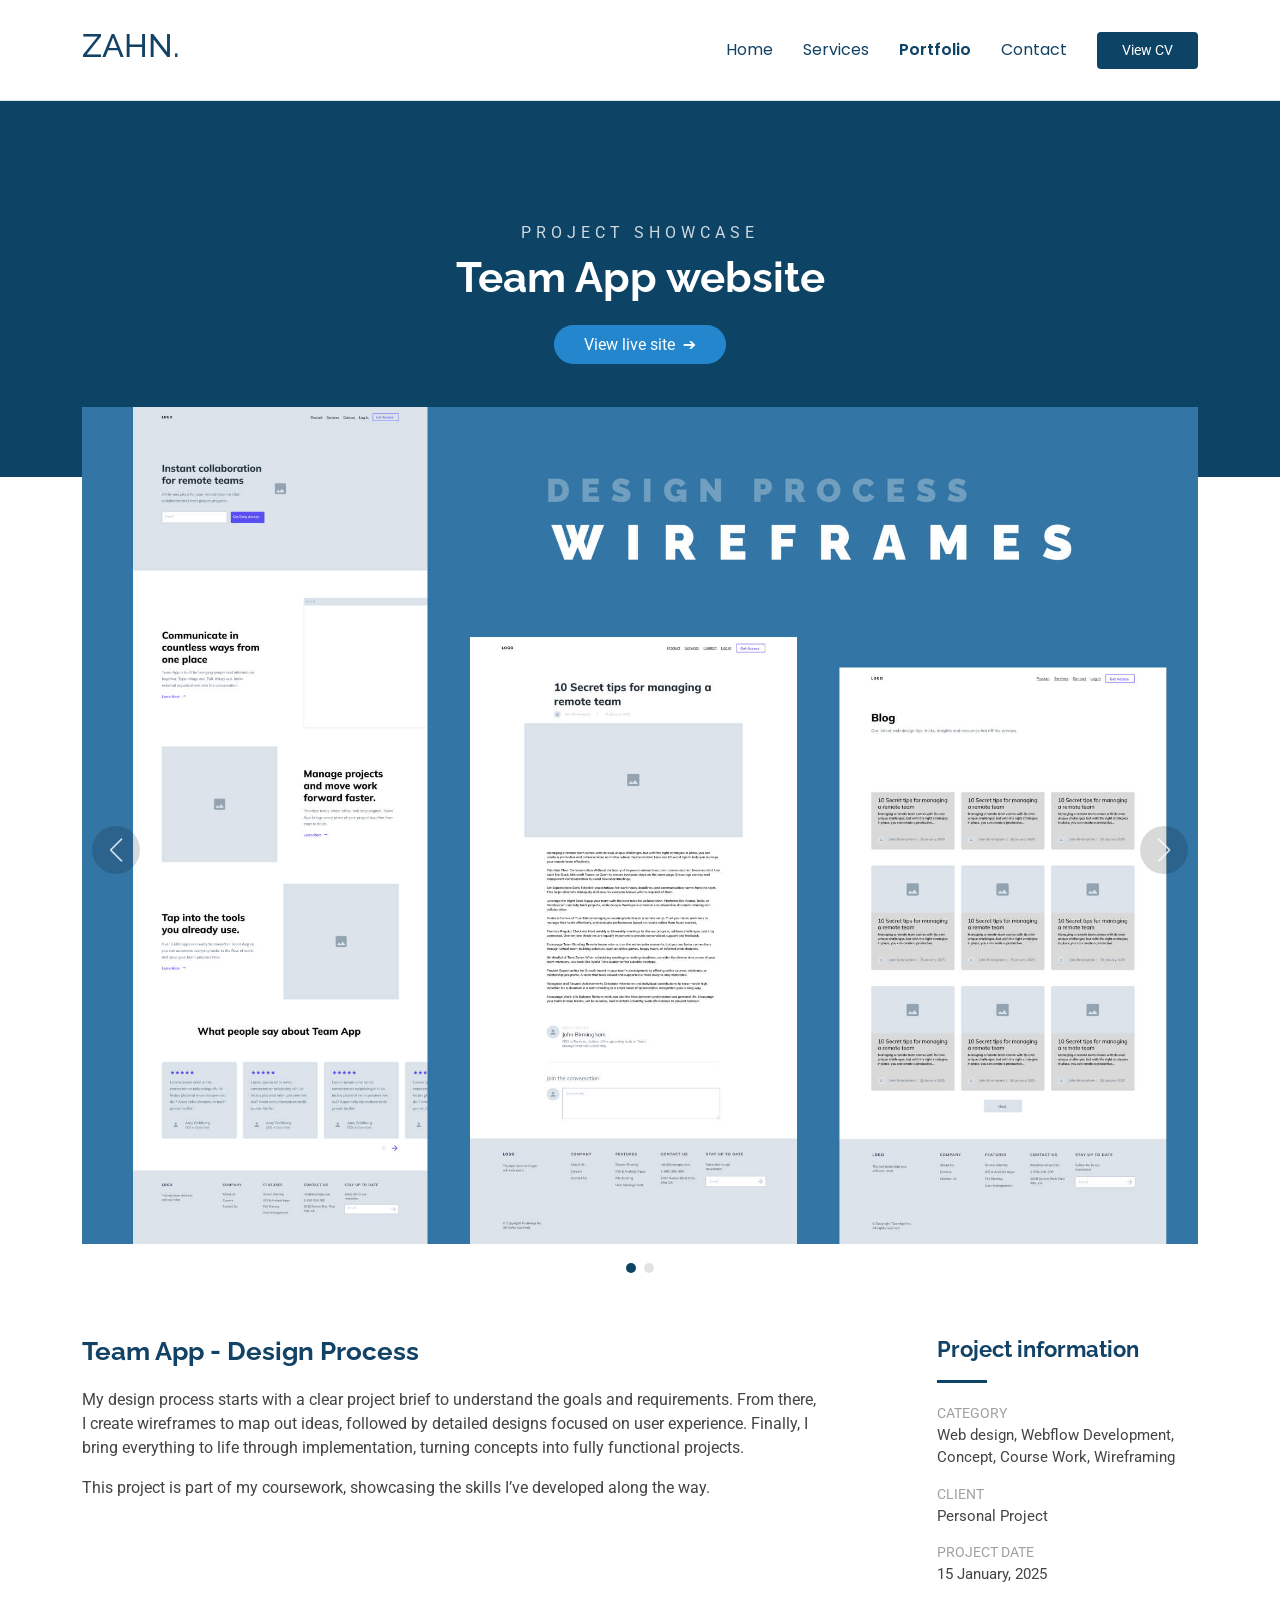
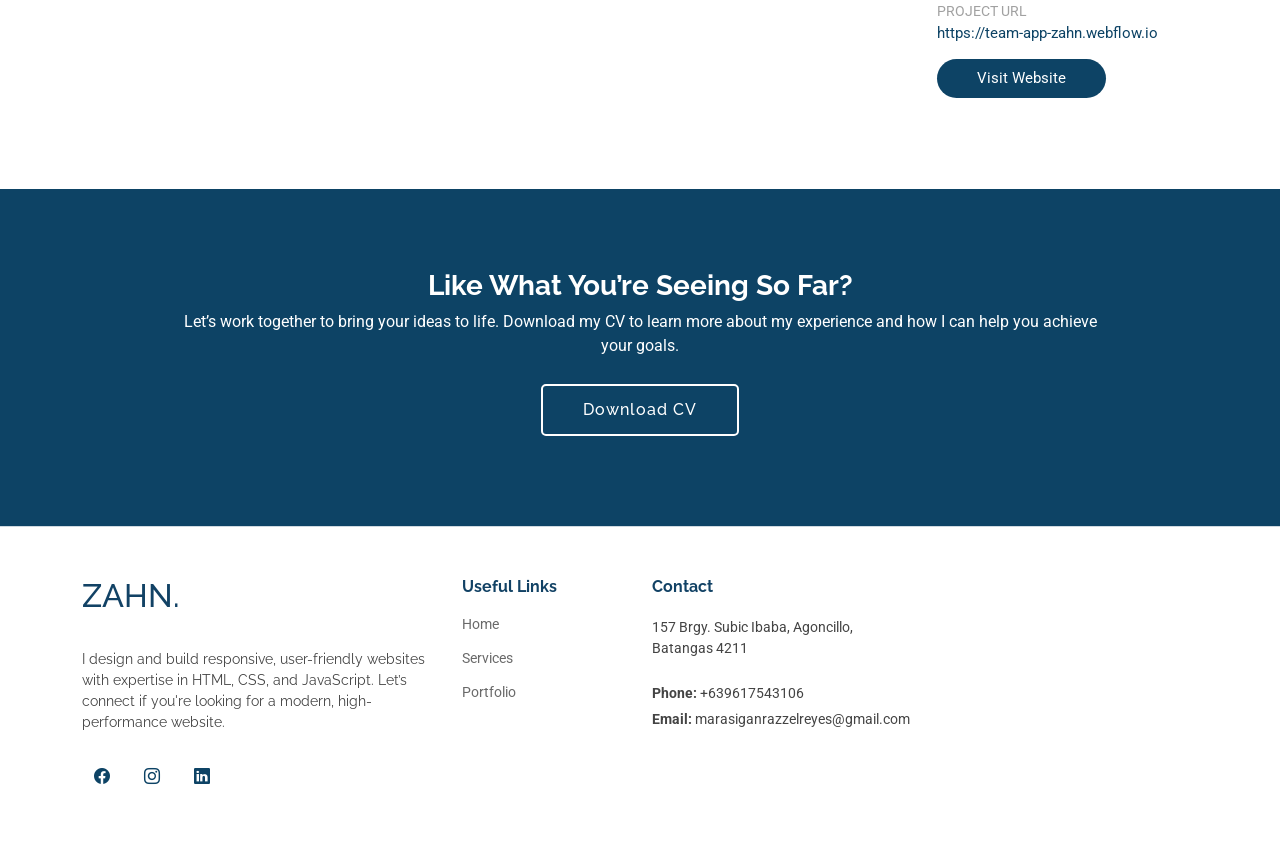
==== projects/project-1-teamapp.html @ 91625342 "Add files via upload" ====
<!DOCTYPE html>
<html lang="en">

<head>
  <meta charset="utf-8">
  <meta content="width=device-width, initial-scale=1.0" name="viewport">
  <title>Portfolio Details - OnePage Bootstrap Template</title>
  <meta name="description" content="">
  <meta name="keywords" content="">

  <!-- Favicons -->
  <link href="../assets/img/favicon.png" rel="icon">
  <link href="../assets/img/apple-touch-icon.png" rel="apple-touch-icon">

  <!-- Fonts -->
  <link href="https://fonts.googleapis.com" rel="preconnect">
  <link href="https://fonts.gstatic.com" rel="preconnect" crossorigin>
  <link href="https://fonts.googleapis.com/css2?family=Roboto:ital,wght@0,100;0,300;0,400;0,500;0,700;0,900;1,100;1,300;1,400;1,500;1,700;1,900&family=Poppins:ital,wght@0,100;0,200;0,300;0,400;0,500;0,600;0,700;0,800;0,900;1,100;1,200;1,300;1,400;1,500;1,600;1,700;1,800;1,900&family=Raleway:ital,wght@0,100;0,200;0,300;0,400;0,500;0,600;0,700;0,800;0,900;1,100;1,200;1,300;1,400;1,500;1,600;1,700;1,800;1,900&display=swap" rel="stylesheet">

  <!-- Vendor CSS Files -->
  <link href="../assets/vendor/bootstrap/css/bootstrap.min.css" rel="stylesheet">
  <link href="../assets/vendor/bootstrap-icons/bootstrap-icons.css" rel="stylesheet">
  <link href="../assets/vendor/aos/aos.css" rel="stylesheet">
  <link href="../assets/vendor/glightbox/css/glightbox.min.css" rel="stylesheet">
  <link href="../assets/vendor/swiper/swiper-bundle.min.css" rel="stylesheet">

  <!-- Main CSS File -->
  <link href="../assets/css/main.css" rel="stylesheet">

</head>

<body class="portfolio-details-page">

  <header id="header" class="header d-flex align-items-center sticky-top">
    <div class="container-fluid container-xl position-relative d-flex align-items-center">

      <a href="/index.html" class="logo d-flex align-items-center me-auto">
        <!-- <img src="assets/img/logo.png" alt="Logo"> -->
        <h2 class="sitename">ZAHN.</h2>
      </a>

      <nav id="navmenu" class="navmenu">
        <ul>
          <li><a href="/index.html" class="active">Home<br></a></li>
          <li><a href="/index.html#services">Services</a></li>
          <li><a href="/index.html#portfolio">Portfolio</a></li>
          <li><a href="/index.html#contact">Contact</a></li>
          
        </ul>
        <i class="mobile-nav-toggle d-xl-none bi bi-list"></i>
      </nav>

      <a class="btn-getstarted" href="../assets/pdf/Razzel_Marasigan_CV_2025.pdf" target="_blank">View CV</a>

    </div>
  </header>

  <main class="main" id="portfolio">

    <!-- Page Title -->
    <div class="page-title brand-background">
      <div class="container">
        <span class="latest-work">project showcase</span>
        <h1>Team App website</h1>
        <nav class="breadcrumbs">
          <a href="https://team-app-zahn.webflow.io" class="portfolio-btn" target="_blank">View live site</a>
        </nav>
      </div>
    </div><!-- End Page Title -->

    <!-- Portfolio Details Section -->
    <section id="portfolio-details" class="portfolio-details section">

      <div class="container" data-aos="fade-up">

        <div class="portfolio-details-slider swiper init-swiper">
          <script type="application/json" class="swiper-config">
            {
              "loop": true,
              "speed": 600,
              "autoplay": {
                "delay": 5000
              },
              "slidesPerView": "auto",
              "navigation": {
                "nextEl": ".swiper-button-next",
                "prevEl": ".swiper-button-prev"
              },
              "pagination": {
                "el": ".swiper-pagination",
                "type": "bullets",
                "clickable": true
              }
            }
          </script>
          <div class="swiper-wrapper align-items-center">

            <div class="swiper-slide">
              <img src="../assets/img/portfolio/team-app-wireframe.jpg" alt="">
            </div>

            <div class="swiper-slide">
              <img src="../assets/img/portfolio/team-app-design.jpg" alt="">
            </div>

          </div>
          <div class="swiper-button-prev"></div>
          <div class="swiper-button-next"></div>
          <div class="swiper-pagination"></div>
        </div>

        <div class="row justify-content-between gy-4 mt-4">

          <div class="col-lg-8" data-aos="fade-up">
            <div class="portfolio-description-1">
              <h2>Team App - Design Process</h2>
              <p>
                My design process starts with a clear project brief to understand the goals and requirements. From there, I create wireframes to map out ideas, followed by detailed designs focused on user experience. Finally, I bring everything to life through implementation, turning concepts into fully functional projects.
              </p>
              <p>
                This project is part of my coursework, showcasing the skills I’ve developed along the way.
              </p>
            </div>
          </div>

          <div class="col-lg-3" data-aos="fade-up" data-aos-delay="100">
            <div class="portfolio-info">
              <h3>Project information</h3>
              <ul>
                <li><strong>Category</strong> Web design, Webflow Development, Concept, Course Work, Wireframing</li>
                <li><strong>Client</strong> Personal Project</li>
                <li><strong>Project date</strong> 15 January, 2025</li>
                <li><strong>Project URL</strong> <a href="https://team-app-zahn.webflow.io" target="_blank">https://team-app-zahn.webflow.io</a></li>
                <li><a href="https://team-app-zahn.webflow.io" class="btn-visit align-self-start" target="_blank">Visit Website</a></li>
              </ul>
            </div>
          </div>

        </div>

      </div>

    </section><!-- /Portfolio Details Section -->

     <!-- Call To Action Section -->
     <section id="call-to-action" class="call-to-action section brand-background">

      <div class="container">
        <div class="row justify-content-center" data-aos="zoom-in" data-aos-delay="100">
          <div class="col-xl-10">
            <div class="text-center">
              <h3>Like What You’re Seeing So Far?</h3>
              <p>Let’s work together to bring your ideas to life. Download my CV to learn more about my experience and how I can help you achieve your goals.</p>
              <a class="cta-btn" href="../assets/pdf/Razzel_Marasigan_CV_2025.pdf" download>Download CV</a>
            </div>
          </div>
        </div>
      </div>

    </section><!-- /Call To Action Section -->

  </main>

  <footer id="footer" class="footer">

    <div class="container footer-top">
      <div class="row gy-4">
        <div class="col-lg-4 gr-lg-5 col-md-12 footer-about">
          <a href="/index.html" class="logo d-flex align-items-center">
            <!-- <img src="assets/img/logo.png" alt="Logo"> -->
            <h2 class="sitename">ZAHN.</h2>
          </a>
          <p>I design and build responsive, user-friendly websites with expertise in HTML, CSS, and JavaScript. Let’s connect if you're looking for a modern, high-performance website.          </p>
          <div class="social-links d-flex mt-4">
            <a href="https://www.facebook.com/nahidahaver" aria-label="Follow us on Facebook" target="_blank"><i class="bi bi-facebook"></i></a>
            <a href="https://www.instagram.com/azhn018" aria-label="Follow us on Instagram" target="_blank"><i class="bi bi-instagram"></i></a>
            <a href="https://www.linkedin.com/in/azreyes" aria-label="Follow us on LinkedIn" target="_blank"><i class="bi bi-linkedin"></i></a>
          </div>
        </div>

        <div class="col-lg-2 col-md-6 col-12 footer-links">
          <h4>Useful Links</h4>
          <ul>
            <li><a href="/index.html#hero">Home</a></li>
            <li><a href="/index.html#services">Services</a></li>
            <li><a href="/index.html#portfolio">Portfolio</a></li>
          </ul>
        </div>

        <div class="col-lg-3 col-md-6 col-12 footer-contact text-md-start">
          <h4>Contact</h4>
          <p>157 Brgy. Subic Ibaba, Agoncillo, Batangas 4211</p>
          <p class="mt-4"><strong>Phone:</strong> <span>+639617543106</span></p>
          <p><strong>Email:</strong> <span>marasiganrazzelreyes@gmail.com</span></p>
        </div>

      </div>
    </div>
  </footer>
  
  <!-- Scroll Top -->
  <a href="#" id="scroll-top" class="scroll-top d-flex align-items-center justify-content-center"><i class="bi bi-arrow-up-short"></i></a>

  <!-- Preloader -->
  <div id="preloader"></div>

  <!-- Vendor JS Files -->
  <script src="../assets/vendor/bootstrap/js/bootstrap.bundle.min.js"></script>
  <script src="../assets/vendor/aos/aos.js"></script>
  <script src="../assets/vendor/purecounter/purecounter_vanilla.js"></script>
  <script src="../assets/vendor/glightbox/js/glightbox.min.js"></script>
  <script src="../assets/vendor/swiper/swiper-bundle.min.js"></script>
  <script src="../assets/vendor/imagesloaded/imagesloaded.pkgd.min.js"></script>
  <script src="../assets/vendor/isotope-layout/isotope.pkgd.min.js"></script>

  <!-- Main JS File -->
  <script src="../assets/js/main.js"></script>

</body>

</html>
---- assets/css/main.css ----
/* Fonts */
:root {
  --default-font: "Roboto",  system-ui, -apple-system, "Segoe UI", Roboto, "Helvetica Neue", Arial, "Noto Sans", "Liberation Sans", sans-serif, "Apple Color Emoji", "Segoe UI Emoji", "Segoe UI Symbol", "Noto Color Emoji";
  --heading-font: "Raleway",  sans-serif;
  --nav-font: "Poppins",  sans-serif;
}

/* Global Colors - The following color variables are used throughout the website. Updating them here will change the color scheme of the entire website */
:root { 
  --background-color: #ffffff; /* Background color for the entire website, including individual sections */
  --default-color: #444444; /* Default color used for the majority of the text content across the entire website */
  --heading-color: #124265; /* Color for headings, subheadings and title throughout the website */
  --accent-color: #0d4365; /* Accent color that represents your brand on the website. It's used for buttons, links, and other elements that need to stand out */
  --surface-color: #ffffff; /* The surface color is used as a background of boxed elements within sections, such as cards, icon boxes, or other elements that require a visual separation from the global background. */
  --contrast-color: #ffffff; /* Contrast color for text, ensuring readability against backgrounds of accent, heading, or default colors. */
}

/* Nav Menu Colors - The following color variables are used specifically for the navigation menu. They are separate from the global colors to allow for more customization options */
:root {
  --nav-color: #124265;  /* The default color of the main navmenu links */
  --nav-hover-color: #2487ce; /* Applied to main navmenu links when they are hovered over or active */
  --nav-mobile-background-color: #ffffff; /* Used as the background color for mobile navigation menu */
  --nav-dropdown-background-color: #ffffff; /* Used as the background color for dropdown items that appear when hovering over primary navigation items */
  --nav-dropdown-color: #124265; /* Used for navigation links of the dropdown items in the navigation menu. */
  --nav-dropdown-hover-color: #2487ce; /* Similar to --nav-hover-color, this color is applied to dropdown navigation links when they are hovered over. */
}

/* Color Presets - These classes override global colors when applied to any section or element, providing reuse of the sam color scheme. */

.light-background {
  --background-color: #f6fafd;
  --surface-color: #ffffff;
}

.dark-background {
  --background-color: #060606;
  --default-color: #ffffff;
  --heading-color: #ffffff;
  --surface-color: #252525;
  --contrast-color: #ffffff;
}

.accent-background {
  --background-color: #2487ce;
  --default-color: #ffffff;
  --heading-color: #ffffff;
  --accent-color: #ffffff;
  --surface-color: #469fdf;
  --contrast-color: #ffffff;
}

.brand-background {
  --background-color: #0d4365;
  --default-color: #ffffff;
  --heading-color: #ffffff;
  --accent-color: #ffffff;
  --surface-color: #469fdf;
  --contrast-color: #ffffff;
}

/* Smooth scroll */
:root {
  scroll-behavior: smooth;
}

/*--------------------------------------------------------------
# General Styling & Shared Classes
--------------------------------------------------------------*/
body {
  color: var(--default-color);
  background-color: var(--background-color);
  font-family: var(--default-font);
}

a {
  color: var(--accent-color);
  text-decoration: none;
  transition: 0.3s;
}

a:hover {
  color: color-mix(in srgb, var(--accent-color), transparent 25%);
  text-decoration: none;
}

h1,
h2,
h3,
h4,
h5,
h6 {
  color: var(--heading-color);
  font-family: var(--heading-font);
}

/* Pulsating Play Button
------------------------------*/
.pulsating-play-btn {
  width: 94px;
  height: 94px;
  background: radial-gradient(var(--accent-color) 50%, color-mix(in srgb, var(--accent-color), transparent 75%) 52%);
  border-radius: 50%;
  display: block;
  position: relative;
  overflow: hidden;
}

.pulsating-play-btn:before {
  content: "";
  position: absolute;
  width: 120px;
  height: 120px;
  animation-delay: 0s;
  animation: pulsate-play-btn 2s;
  animation-direction: forwards;
  animation-iteration-count: infinite;
  animation-timing-function: steps;
  opacity: 1;
  border-radius: 50%;
  border: 5px solid color-mix(in srgb, var(--accent-color), transparent 30%);
  top: -15%;
  left: -15%;
  background: rgba(198, 16, 0, 0);
}

.pulsating-play-btn:after {
  content: "";
  position: absolute;
  left: 50%;
  top: 50%;
  transform: translateX(-40%) translateY(-50%);
  width: 0;
  height: 0;
  border-top: 10px solid transparent;
  border-bottom: 10px solid transparent;
  border-left: 15px solid #fff;
  z-index: 100;
  transition: all 400ms cubic-bezier(0.55, 0.055, 0.675, 0.19);
}

.pulsating-play-btn:hover:before {
  content: "";
  position: absolute;
  left: 50%;
  top: 50%;
  transform: translateX(-40%) translateY(-50%);
  width: 0;
  height: 0;
  border: none;
  border-top: 10px solid transparent;
  border-bottom: 10px solid transparent;
  border-left: 15px solid #fff;
  z-index: 200;
  animation: none;
  border-radius: 0;
}

.pulsating-play-btn:hover:after {
  border-left: 15px solid var(--accent-color);
  transform: scale(20);
}

@keyframes pulsate-play-btn {
  0% {
    transform: scale(0.6, 0.6);
    opacity: 1;
  }

  100% {
    transform: scale(1, 1);
    opacity: 0;
  }
}

/* PHP Email Form Messages
------------------------------*/
.php-email-form .error-message {
  display: none;
  background: #df1529;
  color: #ffffff;
  text-align: left;
  padding: 15px;
  margin-bottom: 24px;
  font-weight: 600;
}

.php-email-form .sent-message {
  display: none;
  color: #ffffff;
  background: #059652;
  text-align: center;
  padding: 15px;
  margin-bottom: 24px;
  font-weight: 600;
}

.php-email-form .loading {
  display: none;
  background: var(--surface-color);
  text-align: center;
  padding: 15px;
  margin-bottom: 24px;
}

.php-email-form .loading:before {
  content: "";
  display: inline-block;
  border-radius: 50%;
  width: 24px;
  height: 24px;
  margin: 0 10px -6px 0;
  border: 3px solid var(--accent-color);
  border-top-color: var(--surface-color);
  animation: php-email-form-loading 1s linear infinite;
}

@keyframes php-email-form-loading {
  0% {
    transform: rotate(0deg);
  }

  100% {
    transform: rotate(360deg);
  }
}

/*--------------------------------------------------------------
# Global Header
--------------------------------------------------------------*/
.header {
  color: var(--default-color);
  background-color: var(--background-color);
  padding: 20px 0;
  transition: all 0.5s;
  z-index: 997;
  border-bottom: 1px solid color-mix(in srgb, var(--accent-color), transparent 85%);
}

.header .logo {
  line-height: 1;
}

.header .logo img {
  max-height: 36px;
  margin-right: 8px;
}

.header .logo h1 {
  font-size: 30px;
  margin: 0;
  font-weight: 300;
  color: var(--heading-color);
}

.header .btn-getstarted,
.header .btn-getstarted:focus {
  color: var(--contrast-color);
  background: var(--accent-color);
  font-size: 14px;
  padding: 8px 25px;
  margin: 0 0 0 30px;
  border-radius: 4px;
  transition: 0.3s;
}

.header .btn-getstarted:hover,
.header .btn-getstarted:focus:hover {
  color: var(--contrast-color);
  background: color-mix(in srgb, var(--accent-color), transparent 35%);
}

@media (max-width: 1200px) {
  .header .logo {
    order: 1;
  }

  .header .btn-getstarted {
    order: 2;
    margin: 0 15px 0 0;
    padding: 6px 15px;
  }

  .header .navmenu {
    order: 3;
  }
}

.scrolled .header {
  border-color: var(--contrast-color);
  box-shadow: 0px 0 18px rgba(0, 0, 0, 0.1);
}

/*--------------------------------------------------------------
# Navigation Menu
--------------------------------------------------------------*/
/* Navmenu - Desktop */
@media (min-width: 1200px) {
  .navmenu {
    padding: 0;
  }

  .navmenu ul {
    margin: 0;
    padding: 0;
    display: flex;
    list-style: none;
    align-items: center;
  }

  .navmenu li {
    position: relative;
  }

  .navmenu a,
  .navmenu a:focus {
    color: var(--nav-color);
    padding: 18px 15px;
    font-size: 16px;
    font-family: var(--nav-font);
    font-weight: 400;
    display: flex;
    align-items: center;
    justify-content: space-between;
    white-space: nowrap;
    transition: 0.15s;
  }

  .navmenu a i,
  .navmenu a:focus i {
    font-size: 12px;
    line-height: 0;
    margin-left: 5px;
    transition: 0.15s;
  }

  .navmenu li:last-child a {
    padding-right: 0;
  }

  .navmenu li:hover>a,
  .navmenu .active,
  .navmenu .active:focus {
    color: var(--accent-color);
    font-weight: 600;
  }

  .navmenu .dropdown ul {
    margin: 0;
    padding: 10px 0;
    background: var(--nav-dropdown-background-color);
    display: block;
    position: absolute;
    visibility: hidden;
    left: 14px;
    top: 130%;
    opacity: 0;
    transition: 0.15s;
    border-radius: 4px;
    z-index: 99;
    box-shadow: 0px 0px 30px rgba(0, 0, 0, 0.1);
  }

  .navmenu .dropdown ul li {
    min-width: 200px;
  }

  .navmenu .dropdown ul a {
    padding: 10px 20px;
    font-size: 15px;
    text-transform: none;
    color: var(--nav-dropdown-color);
  }

  .navmenu .dropdown ul a i {
    font-size: 12px;
  }

  .navmenu .dropdown ul a:hover,
  .navmenu .dropdown ul .active:hover,
  .navmenu .dropdown ul li:hover>a {
    color: var(--nav-dropdown-hover-color);
  }

  .navmenu .dropdown:hover>ul {
    opacity: 1;
    top: 100%;
    visibility: visible;
  }

  .navmenu .dropdown .dropdown ul {
    top: 0;
    left: -90%;
    visibility: hidden;
  }

  .navmenu .dropdown .dropdown:hover>ul {
    opacity: 1;
    top: 0;
    left: -100%;
    visibility: visible;
  }
}

/* Navmenu - Mobile */
@media (max-width: 1200px) {
  .mobile-nav-toggle {
    color: var(--nav-color);
    font-size: 28px;
    line-height: 0;
    margin-right: 10px;
    cursor: pointer;
    transition: color 0.3s;
  }

  .navmenu {
    padding: 0;
    z-index: 9997;
  }

  .navmenu ul {
    display: none;
    list-style: none;
    position: absolute;
    inset: 60px 20px 20px 20px;
    padding: 10px 0;
    margin: 0;
    border-radius: 6px;
    background-color: var(--nav-mobile-background-color);
    overflow-y: auto;
    transition: 0.3s;
    z-index: 9998;
    box-shadow: 0px 0px 30px rgba(0, 0, 0, 0.1);
  }

  .navmenu a,
  .navmenu a:focus {
    color: var(--nav-dropdown-color);
    padding: 10px 20px;
    font-family: var(--nav-font);
    font-size: 17px;
    font-weight: 500;
    display: flex;
    align-items: center;
    justify-content: space-between;
    white-space: nowrap;
    transition: 0.3s;
  }

  .navmenu a i,
  .navmenu a:focus i {
    font-size: 12px;
    line-height: 0;
    margin-left: 5px;
    width: 30px;
    height: 30px;
    display: flex;
    align-items: center;
    justify-content: center;
    border-radius: 50%;
    transition: 0.3s;
    background-color: color-mix(in srgb, var(--accent-color), transparent 90%);
  }

  .navmenu a i:hover,
  .navmenu a:focus i:hover {
    background-color: var(--accent-color);
    color: var(--contrast-color);
  }

  .navmenu a:hover,
  .navmenu .active,
  .navmenu .active:focus {
    color: var(--nav-dropdown-hover-color);
  }

  .navmenu .active i,
  .navmenu .active:focus i {
    background-color: var(--accent-color);
    color: var(--contrast-color);
    transform: rotate(180deg);
  }

  .navmenu .dropdown ul {
    position: static;
    display: none;
    z-index: 99;
    padding: 10px 0;
    margin: 10px 20px;
    background-color: var(--nav-dropdown-background-color);
    border: 1px solid color-mix(in srgb, var(--default-color), transparent 90%);
    box-shadow: none;
    transition: all 0.5s ease-in-out;
  }

  .navmenu .dropdown ul ul {
    background-color: rgba(33, 37, 41, 0.1);
  }

  .navmenu .dropdown>.dropdown-active {
    display: block;
    background-color: rgba(33, 37, 41, 0.03);
  }

  .mobile-nav-active {
    overflow: hidden;
  }

  .mobile-nav-active .mobile-nav-toggle {
    color: #fff;
    position: absolute;
    font-size: 32px;
    top: 15px;
    right: 15px;
    margin-right: 0;
    z-index: 9999;
  }

  .mobile-nav-active .navmenu {
    position: fixed;
    overflow: hidden;
    inset: 0;
    background: rgba(33, 37, 41, 0.8);
    transition: 0.3s;
  }

  .mobile-nav-active .navmenu>ul {
    display: block;
  }
}

/*--------------------------------------------------------------
# Global Footer
--------------------------------------------------------------*/
.footer {
  color: var(--default-color);
  background-color: var(--background-color);
  border-top: 1px solid color-mix(in srgb, var(--accent-color), transparent 80%);
  font-size: 14px;
  padding-bottom: 50px;
  position: relative;
}

.footer .footer-top {
  padding-top: 50px;
}

.footer .footer-about .logo {
  line-height: 1;
  margin-bottom: 25px;
}

.footer .footer-about .logo img {
  max-height: 40px;
  margin-right: 6px;
}

.footer .footer-about .logo span {
  color: var(--heading-color);
  font-size: 30px;
  font-weight: 700;
  letter-spacing: 1px;
  font-family: var(--heading-font);
}

.footer .footer-about p {
  font-size: 14px;
  font-family: var(--heading-font);
}

.footer .social-links a {
  display: flex;
  align-items: center;
  justify-content: center;
  width: 40px;
  height: 40px;
  font-size: 16px;
  color: var(--accent-color);
  margin-right: 10px;
  transition: 0.3s;
}

.footer .social-links a:hover {
  background-color: var(--accent-color);
  color: rgb(255, 255, 255);
  border-color: var(--accent-color);
  border-radius: 20px;
}

.footer h4 {
  font-size: 16px;
  font-weight: bold;
  position: relative;
  padding-bottom: 12px;
}

.footer .footer-links {
  margin-bottom: 30px;
}

.footer .footer-links ul {
  list-style: none;
  padding: 0;
  margin: 0;
}

.footer .footer-links ul i {
  padding-right: 2px;
  font-size: 12px;
  line-height: 0;
}

.footer .footer-links ul li {
  padding: 10px 0;
  display: flex;
  align-items: center;
}

.footer .footer-links ul li:first-child {
  padding-top: 0;
}

.footer .footer-links ul a {
  color: color-mix(in srgb, var(--default-color), transparent 20%);
  display: inline-block;
  line-height: 1;
}

.footer .footer-links ul a:hover {
  color: var(--accent-color);
}

.footer .footer-contact p {
  margin-bottom: 5px;
}

.footer .copyright {
  padding-top: 25px;
  padding-bottom: 25px;
  background-color: var(--accent-color);
  color: var(--contrast-color);
}

.footer .copyright p {
  margin-bottom: 0;
}

.footer .credits {
  margin-top: 4px;
  font-size: 13px;
}

.footer .credits a {
  color: color-mix(in srgb, var(--contrast-color), transparent 30%);
}

/*--------------------------------------------------------------
# Preloader
--------------------------------------------------------------*/
#preloader {
  position: fixed;
  inset: 0;
  z-index: 999999;
  overflow: hidden;
  background: var(--background-color);
  transition: all 0.6s ease-out;
}

#preloader:before {
  content: "";
  position: fixed;
  top: calc(50% - 30px);
  left: calc(50% - 30px);
  border: 6px solid #ffffff;
  border-color: var(--accent-color) transparent var(--accent-color) transparent;
  border-radius: 50%;
  width: 60px;
  height: 60px;
  animation: animate-preloader 1.5s linear infinite;
}

@keyframes animate-preloader {
  0% {
    transform: rotate(0deg);
  }

  100% {
    transform: rotate(360deg);
  }
}

/*--------------------------------------------------------------
# Scroll Top Button
--------------------------------------------------------------*/
.scroll-top {
  position: fixed;
  visibility: hidden;
  opacity: 0;
  right: 15px;
  bottom: 15px;
  z-index: 99999;
  background-color: var(--accent-color);
  width: 40px;
  height: 40px;
  border-radius: 4px;
  transition: all 0.4s;
}

.scroll-top i {
  font-size: 24px;
  color: var(--contrast-color);
  line-height: 0;
}

.scroll-top:hover {
  background-color: color-mix(in srgb, var(--accent-color), transparent 20%);
  color: var(--contrast-color);
}

.scroll-top.active {
  visibility: visible;
  opacity: 1;
}

/*--------------------------------------------------------------
# Disable aos animation delay on mobile devices
--------------------------------------------------------------*/
@media screen and (max-width: 768px) {
  [data-aos-delay] {
    transition-delay: 0 !important;
  }
}

/*--------------------------------------------------------------
# Global Page Titles & Breadcrumbs
--------------------------------------------------------------*/
.page-title {
  color: var(--default-color);
  background-color: var(--background-color);
  padding: 120px 0;
  text-align: center;
  position: relative;
}

.page-title .portfolio-btn {
  background-color: var(--nav-dropdown-hover-color);
  position: relative; /* Ensures proper positioning of the pseudo-element */
  color: white;
  padding: 10px 30px;
  border-radius: 20px
}

.page-title .portfolio-btn:hover {
  border: solid 2px var(--nav-dropdown-hover-color);
  background: transparent;
}

.page-title .portfolio-btn::after {
  content: '➔'; /* Unicode character for the arrow */
  display: inline-block;
  margin-left: 8px; /* Adjust spacing between text and arrow */
  font-size: inherit; /* Ensures the arrow matches the text size */
  color: inherit; /* Matches the color of the text */
  transition: transform 0.3s ease; /* Smooth transition for the movement */
}

.page-title .portfolio-btn:hover::after {
  transform: translateX(5px); /* Moves the arrow slightly to the right */
}


.page-title .latest-work{
  text-transform: uppercase;
  letter-spacing: 5px;
  opacity: 0.8;
}

.page-title h1 {
  font-size: 42px;
  font-weight: 700;
  margin: 8px 0 30px 0;
}

.page-title .breadcrumbs ol {
  display: flex;
  flex-wrap: wrap;
  list-style: none;
  justify-content: center;
  padding: 0;
  margin: 0;
  font-size: 16px;
  font-weight: 400;
}

.page-title .breadcrumbs ol a {
  color: color-mix(in srgb, var(--default-color), transparent 20%);
}

.page-title .breadcrumbs ol li+li {
  padding-left: 10px;
}

.page-title .breadcrumbs ol li+li::before {
  content: "/";
  display: inline-block;
  padding-right: 10px;
  color: color-mix(in srgb, var(--default-color), transparent 70%);
}

/*--------------------------------------------------------------
# Global Sections
--------------------------------------------------------------*/
.section {
  color: var(--default-color);
  background-color: var(--background-color);
  padding: 60px 0;
  scroll-margin-top: 100px;
  overflow: clip;
}

@media (max-width: 1199px) {

  section,
  .section {
    scroll-margin-top: 76px;
  }
}

/*--------------------------------------------------------------
# Global Section Titles
--------------------------------------------------------------*/
.section-title {
  text-align: center;
  padding-bottom: 60px;
  position: relative;
}

.section-title h2 {
  font-size: 32px;
  font-weight: 700;
  margin-bottom: 15px;
  text-transform: uppercase;
}

.section-title p {
  margin-bottom: 0;
}

/*--------------------------------------------------------------
# Hero Section
--------------------------------------------------------------*/
.hero {
  width: 100%;
  min-height: calc(100vh - 100px);
  position: relative;
  display: flex;
  justify-content: center;
  padding: 100px 0 60px 0;
  overflow: hidden;
  z-index: 1;
}
.hero:before {
  content: "";
  background: color-mix(in srgb, var(--background-color), transparent 45%);
  position: absolute;
  inset: 0;
  z-index: 2;
}

.hero-image-cont{
  position: absolute;
  bottom: -90px;
  right: 0;
  transform: translateX(50%)!important;
  width: 80%;
  z-index: -1;
}

.hero-image-cont::after {
  content: "";
  position: absolute;
  bottom: 0;
  left: 0;
  width: 100%;
  height: 300px; /* Adjust this value as needed */
  background: linear-gradient(to bottom, transparent, rgba(255, 255, 255));
}

.hero img {
  display: block;
  object-fit: cover;
  width: 100%;
  z-index: 1;
}


.hero .container {
  position: relative;
  z-index: 3;
  display: flex;
  flex-direction: column;
  justify-content: center;
}

.hero h1 {
  margin: 0;
  font-size: 46px;
  font-weight: 700;
  line-height: 72px;
}

.hero p {
  margin: 10px 0 0 0;
  font-size: 18px;
  color: color-mix(in srgb, var(--default-color), transparent 30%);
}

@media (max-width: 1400px) {
  .hero h1 {
    font-size: 40px;
    line-height: 60px;
  }

  .hero p {
    font-size: 18px;
  }

}

@media (max-width: 1200px) {
  .hero h1 {
    font-size: 42px;
    line-height: 48px;
  }
  .hero .col-lg-8 {
    width: 53%;
  }

  .hero-image-cont {
    bottom: -100px;
  }

  .hero .container{
    max-width: none;
  }

}

@media (max-width: 1134px) {
  .hero-image-cont::after {
    display: none;
  }

  .hero{
    padding: 30px 0 60px 0;
  }
  .hero .row{
    justify-content: center;
    text-align: center;
  }

  .hero-btn{
    text-align: center;
  }
  .hero .col-lg-8 {
    width: 55%;
  }
  .hero-image-cont {
    position: static;
    transform: none!important;
    display: flex;
    justify-content: center;
    padding-top: 20px;
    margin: 0 auto -10vw auto;
    width: 100%;
  }

  .hero img {
    width: 800px;
  }

}

@media (max-width: 1074px) {
  .hero h1 {
    font-size: 40px;
  }

  .hero-image-cont {
  width: 80%;  
  }

}

@media (max-width: 1024px) {
  .hero h1 {
    font-size: 36px;
  }

  .hero-image-cont {
  width: 80%;  
  }

}




@media (max-width: 895px) {
 
  .hero .container, .hero .row{
    padding-left: 0;
    padding-right: 0;
  }

}

@media (max-width: 822px) {
 
  .hero .container, .hero .row{
    padding-left: 0;
    padding-right: 0;
  }

  .hero img {
    width: 650px!important;
  }

}

@media (max-width: 680px) {
  .hero-image-cont {
    margin: 0 auto -14vw auto;
  }

  .hero img {
    width: 550px!important;
  }

}

@media (max-width: 576px) {

  .hero img {
    width: 80%!important;
  }

}

@media (max-width: 350px) {
  .hero p {
    font-size: 14px;
    line-height: 24px;
  }
  
}



.hero .btn-get-started {
  color: var(--contrast-color);
  background: var(--accent-color);
  font-weight: 600;
  font-size: 16px;
  letter-spacing: 0.5px;
  display: inline-block;
  padding: 14px 50px;
  border-radius: 5px;
  transition: 0.5s;
  margin-top: 30px;
}

.hero .btn-get-started:hover {
  background: color-mix(in srgb, var(--accent-color), transparent 35%);
}

.hero .icon-box {
  background-color: var(--surface-color);
  padding: 50px 30px;
  position: relative;
  overflow: hidden;
  box-shadow: 0 0 29px 0 rgba(0, 0, 0, 0.1);
  transition: all 0.3s ease-in-out;
  border-radius: 8px;
  z-index: 1;
  height: 100%;
  width: 100%;
}

.hero .icon-box .title {
  font-weight: 700;
  margin-bottom: 15px;
  font-size: 18px;
}

.hero .icon-box .title a {
  color: var(--heading-color);
  transition: 0.3s;
}

.hero .icon-box .description {
  font-size: 15px;
  margin-bottom: 0;
  color: color-mix(in srgb, var(--default-color), transparent 40%);
}

.hero .icon-box .icon {
  margin-bottom: 20px;
  padding-top: 10px;
  display: inline-block;
  transition: all 0.3s ease-in-out;
  font-size: 36px;
  line-height: 1;
  color: var(--accent-color);
}

@media (min-width: 640px) {
  .hero .icon-box:hover {
    transform: scale(1.08);
  }

  .hero .icon-box:hover .title a {
    color: var(--accent-color);
  }
}

/*--------------------------------------------------------------
# About Section
--------------------------------------------------------------*/
.about ul {
  list-style: none;
  padding: 0;
}



.about ul li {
  padding-bottom: 5px;
  display: flex;
  align-items: center;
}

.about ul i {
  font-size: 20px;
  padding-right: 4px;
  color: var(--accent-color);
}

.about .read-more {
  background: var(--accent-color);
  color: var(--contrast-color);
  font-family: var(--heading-font);
  font-weight: 500;
  font-size: 16px;
  letter-spacing: 1px;
  padding: 10px 28px;
  border-radius: 5px;
  transition: 0.3s;
  display: inline-flex;
  align-items: center;
  justify-content: center;
}

.about .read-more i {
  font-size: 18px;
  margin-left: 5px;
  line-height: 0;
  transition: 0.3s;
}

.about .read-more:hover {
  background: color-mix(in srgb, var(--accent-color), transparent 20%);
}

.about .read-more:hover i {
  transform: translate(5px, 0);
}

/*--------------------------------------------------------------
# Stats Section
--------------------------------------------------------------*/
.stats {
  padding: 30px 0;
}

.stats .stats-item {
  padding: 30px;
  width: 100%;
}

.stats .stats-item span {
  font-size: 48px;
  display: block;
  color: var(--accent-color);
  font-weight: 700;
}

.stats .stats-item p {
  color: color-mix(in srgb, var(--default-color), transparent 40%);
  padding: 0;
  margin: 0;
  font-family: var(--heading-font);
  font-size: 15px;
  font-weight: 600;
}

/*--------------------------------------------------------------
# About Alt Section
--------------------------------------------------------------*/

.about-alt .content h3 {
  font-size: 1.75rem;
  font-weight: 700;
}

.about-alt .content ul {
  list-style: none;
  padding: 0;
}

.about-alt .content ul li {
  padding: 10px 0 0 0;
  display: flex;
}

.about-alt .content ul i {
  color: var(--accent-color);
  margin-right: 0.5rem;
  line-height: 1.2;
  font-size: 1.25rem;
}

.about-alt .content p:last-child {
  margin-bottom: 0;
}

.about-alt img{
  height: 400px;
  width: 400px;
  animation: animate2 5s ease-in-out infinite;
  transition: all 1s ease-in-out;
  object-fit: cover;
  object-position: top;
}


@keyframes animate2{
  0%, 100%{
    border-radius: 60% 40% 40% 30% / 60% 30% 30% 40%;
  }
  50%{
    border-radius: 30% 60% 30% 40% / 50% 60% 30% 60%;
  }
}
/* .about-alt .pulsating-play-btn {
  position: absolute;
  left: calc(50% - 47px);
  top: calc(50% - 47px);
} */

.about-alt .btn-get-started{
  color: var(--contrast-color);
  background: var(--accent-color);
  font-weight: 600;
  font-size: 16px;
  letter-spacing: 0.5px;
  display: inline-block;
  padding: 14px 50px;
  border-radius: 5px;
  transition: 0.5s;
  margin-top: 30px;
}
.about-alt .btn-get-started:hover {
  background: color-mix(in srgb, var(--accent-color), transparent 35%);
}

@media (max-width: 992px) {
  .about-alt .content{
    text-align: center;
  }
}

/*--------------------------------------------------------------
# Stacks Section
--------------------------------------------------------------*/
.stacks {
  padding: 20px 0;
}

#stacks.section{
  padding: 20px 0!important;
  margin: 0 0 40px 0;
}

.stacks{
  display: flex;
  justify-content: center;
  align-items: center;
  overflow: hidden;
}

.stacks img {
  padding: 20px 40px;
  width: 120px;
  transition: 0.3s;
  opacity: 0.5;
  filter: grayscale(100);
}

.stacks img:hover {
  filter: none;
  opacity: 1;
  transform: scale(1.1);
}

@media (max-width: 772px) {
  .stacks{
    flex-wrap: wrap;
  }
}

@media (max-width: 640px) {
  .stacks .stack-logo img {
    padding: 20px;
  }
}

/*--------------------------------------------------------------
# Testimonials Section
--------------------------------------------------------------*/
.testimonials .testimonials-carousel,
.testimonials .testimonials-slider {
  overflow: hidden;
}

.testimonials .testimonial-item {
  box-sizing: content-box;
  min-height: 320px;
}

.testimonials .testimonial-item .testimonial-img {
  width: 90px;
  border-radius: 50%;
  margin: -40px 0 0 40px;
  position: relative;
  z-index: 2;
  border: 6px solid var(--background-color);
}

.testimonials .testimonial-item h3 {
  font-size: 18px;
  font-weight: bold;
  margin: 10px 0 5px 45px;
}

.testimonials .testimonial-item h4 {
  font-size: 14px;
  color: color-mix(in srgb, var(--default-color), transparent 20%);
  margin: 0 0 0 45px;
}

.testimonials .testimonial-item .quote-icon-left,
.testimonials .testimonial-item .quote-icon-right {
  color: color-mix(in srgb, var(--accent-color), transparent 50%);
  font-size: 26px;
  line-height: 0;
}

.testimonials .testimonial-item .quote-icon-left {
  display: inline-block;
  left: -5px;
  position: relative;
}

.testimonials .testimonial-item .quote-icon-right {
  display: inline-block;
  right: -5px;
  position: relative;
  top: 10px;
  transform: scale(-1, -1);
}

.testimonials .testimonial-item p {
  font-style: italic;
  margin: 0 15px 0 15px;
  padding: 20px 20px 60px 20px;
  background: color-mix(in srgb, var(--default-color), transparent 97%);
  position: relative;
  border-radius: 6px;
  position: relative;
  z-index: 1;
}

.testimonials .swiper-wrapper {
  height: auto;
}

.testimonials .swiper-pagination {
  margin-top: 20px;
  position: relative;
}

.testimonials .swiper-pagination .swiper-pagination-bullet {
  width: 12px;
  height: 12px;
  background-color: var(--background-color);
  opacity: 1;
  border: 1px solid var(--accent-color);
}

.testimonials .swiper-pagination .swiper-pagination-bullet-active {
  background-color: var(--accent-color);
}

/*--------------------------------------------------------------
# Services Section
--------------------------------------------------------------*/
.services .service-item {
  background-color: var(--surface-color);
  box-shadow: 0px 5px 90px 0px rgba(0, 0, 0, 0.1);
  height: 100%;
  padding: 60px 30px;
  text-align: center;
  transition: 0.3s;
  border-radius: 5px;
}

.services .service-item .icon {
  margin: 0 auto;
  width: 100px;
  height: 100px;
  display: flex;
  align-items: center;
  justify-content: center;
  transition: ease-in-out 0.3s;
  position: relative;
}

.services .service-item .icon i {
  font-size: 36px;
  transition: 0.5s;
  position: relative;
}

.services .service-item .icon svg {
  position: absolute;
  top: 0;
  left: 0;
}

.services .service-item .icon svg path {
  transition: 0.5s;
  fill: color-mix(in srgb, var(--default-color), transparent 95%);
}

.services .service-item h3 {
  font-weight: 700;
  margin: 10px 0 15px 0;
  font-size: 22px;
}

.services .service-item p {
  line-height: 24px;
  font-size: 14px;
  margin-bottom: 0;
}

.services .service-item:hover {
  box-shadow: 0px 5px 35px 0px rgba(0, 0, 0, 0.1);
}

.services .service-item.item-text i {
  color: #898989;
}

.services .service-item.item-text:hover .icon i {
  color: var(--accent-color);
}

.services .service-item.item-text:hover .icon path {
  fill: var(--accent-color);
}


/*--------------------------------------------------------------
# Call To Action Section
--------------------------------------------------------------*/
.call-to-action {
  padding: 80px 0;
  position: relative;
  clip-path: inset(0);
}

.call-to-action h3 {
  font-size: 28px;
  font-weight: 700;
  color: var(--default-color);
}

.call-to-action p {
  color: var(--default-color);
}

.call-to-action .cta-btn {
  font-family: var(--heading-font);
  font-weight: 500;
  font-size: 16px;
  letter-spacing: 1px;
  display: inline-block;
  padding: 12px 40px;
  border-radius: 5px;
  transition: 0.5s;
  margin: 10px;
  border: 2px solid var(--contrast-color);
  color: var(--contrast-color);
}

.call-to-action .cta-btn:hover {
  background: #92a4b2;
  color: var(--accent-color);
}

/*--------------------------------------------------------------
# Portfolio Section
--------------------------------------------------------------*/
.portfolio .portfolio-filters {
  padding: 0;
  margin: 0 auto 20px auto;
  list-style: none;
  text-align: center;
}

.portfolio .portfolio-filters li {
  cursor: pointer;
  display: inline-block;
  padding: 8px 20px 10px 20px;
  margin: 0;
  font-size: 15px;
  font-weight: 600;
  line-height: 1;
  margin-bottom: 5px;
  border-radius: 50px;
  transition: all 0.3s ease-in-out;
  font-family: var(--heading-font);
}

.portfolio .portfolio-filters li:hover,
.portfolio .portfolio-filters li.filter-active {
  color: #fff;
  background-color: var(--accent-color);
}

.portfolio .portfolio-filters li:first-child {
  margin-left: 0;
}

.portfolio .portfolio-filters li:last-child {
  margin-right: 0;
}

@media (max-width: 575px) {
  .portfolio .portfolio-filters li {
    font-size: 14px;
    margin: 0 0 10px 0;
  }
}

.portfolio .portfolio-item {
  position: relative;
  overflow: hidden;
}

.portfolio .portfolio-item .portfolio-info {
  opacity: 0;
  position: absolute;
  left: 12px;
  right: 12px;
  bottom: -100%;
  z-index: 3;
  transition: all ease-in-out 0.5s;
  background: color-mix(in srgb, var(--background-color), transparent 10%);
  padding: 15px;
}

.portfolio .portfolio-item .portfolio-info h4 {
  font-size: 18px;
  font-weight: 600;
  padding-right: 50px;
}

.portfolio .portfolio-item .portfolio-info p {
  color: color-mix(in srgb, var(--default-color), transparent 30%);
  font-size: 14px;
  margin-bottom: 0;
  padding-right: 50px;
}

.portfolio .portfolio-item .portfolio-info .preview-link,
.portfolio .portfolio-item .portfolio-info .details-link {
  position: absolute;
  right: 50px;
  font-size: 24px;
  top: calc(50% - 14px);
  color: color-mix(in srgb, var(--default-color), transparent 30%);
  transition: 0.3s;
  line-height: 0;
}

.portfolio .portfolio-item .portfolio-info .preview-link:hover,
.portfolio .portfolio-item .portfolio-info .details-link:hover {
  color: var(--accent-color);
}

.portfolio .portfolio-item .portfolio-info .details-link {
  right: 14px;
  font-size: 28px;
}

.portfolio .portfolio-item:hover .portfolio-info {
  opacity: 1;
  bottom: 0;
}

.portfolio .row{
  margin: 0 0 120px 0
}


.portfolio .latest-work{
  text-transform: uppercase;
  letter-spacing: 5px;
  color: gray;
}

.portfolio h2{
  text-transform: capitalize;
  font-weight: 700;
  font-size: 42px;
  padding: 8px 0;
}

.portfolio .project-tag{
  background-color: var(--accent-color);
  display: inline-block;
  padding: 5px 15px;
  color: white;
  margin: 0 0 4px 0;
  font-size: 14px;
}

.portfolio .portfolio-description{
  margin: 20px 0 20px 0;
  width: 80%;
}

.portfolio .portfolio-btn {
  color: var(--nav-hover-color);
  position: relative; /* Ensures proper positioning of the pseudo-element */
}

.portfolio .portfolio-btn::after {
  content: '➔'; /* Unicode character for the arrow */
  display: inline-block;
  margin-left: 8px; /* Adjust spacing between text and arrow */
  font-size: inherit; /* Ensures the arrow matches the text size */
  color: inherit; /* Matches the color of the text */
  transition: transform 0.3s ease; /* Smooth transition for the movement */
}

.portfolio .portfolio-btn:hover::after {
  transform: translateX(5px); /* Moves the arrow slightly to the right */
}

.portfolio-img-cont{
  text-align: center;
  position: relative;
}
.project-img-link{
  
  transition: all ease 0.15s;
  
}

.project-img-link:hover img{
  transform: translate3d(8px, -8px, 0px) scale3d(1, 1, 1) rotateX(0deg) rotateY(0deg) rotateZ(0deg) skew(0deg, 0deg);
}

.portfolio img {
  width: 100%; /* Makes the image responsive */
  height: auto; /* Maintains the aspect ratio */
  max-width: 400px; /* Ensures the image doesn't exceed the container's width */
  background-size: cover;
  transition: all ease 0.15s;
}

.img-link-text{
  position: absolute;
  bottom: -30px;
  right: 18%;
  opacity: 0;
}



.img-link-text a{
  color: gray;
}

.portfolio .img-link-text::after {
  content: '➔';
  display: inline-block;
  margin-left: 8px; 
  font-size: inherit; 
  color: gray; 
  transition: transform 0.3s ease; 
 
}

.portfolio-img-cont .img-link-text {
  opacity: 0; /* Hidden initially */
  visibility: hidden; /* Ensures it's not interactable */
  transition: opacity 0.3s ease, visibility 0.3s ease; /* Smooth transition */
}

.portfolio .project-img-link:hover + .img-link-text,
.project-img-link:hover .img-link-text {
  opacity: 1; /* Fully visible on hover */
  visibility: visible; /* Allows interaction */
  
}

/* Trigger movement when project-img-link is hovered */
.portfolio .project-img-link:hover + .img-link-text::after,
.portfolio .img-link-text:hover::after {
  transform: translateX(5px); /* Moves the arrow slightly to the right */
}

.portfolio .portfolio-btn--hidden{
  color: var(--nav-dropdown-hover-color);
}


.portfolio .portfolio-btn--hidden::after {
  content: '➔'; /* Unicode character for the arrow */
  display: inline-block;
  margin-left: 8px; /* Adjust spacing between text and arrow */
  font-size: inherit; /* Ensures the arrow matches the text size */
  color: inherit; /* Matches the color of the text */
  transition: transform 0.3s ease; /* Smooth transition for the movement */
}

.portfolio .portfolio-btn--hidden:hover::after {
  transform: translateX(5px); /* Moves the arrow slightly to the right */
}

.portfolio-description--hidden{
  margin: 40px 0 20px 0;
  width: 65%;
}

.portfolio-description--hidden, .portfolio-btn--hidden{
  display: none;
}

@media (max-width: 1186px) {
  .img-link-text{
    right: 25px;
  }
}

@media (max-width: 992px) {
  .project-img-link:hover img{
    transform: none;
  }
  .portfolio .col-md-6{
    width: 100%!important;
  }

  .portfolio-img-cont{
    margin-top: 40px;
    background-color: #0D4365;
    border-radius: 8px;
  }

  .portfolio-description, .portfolio-btn{
    display: none;
  }

  .portfolio-description--hidden, .portfolio-btn--hidden{
    display: block;
  }
}

@media (max-width: 768px) {
  .portfolio-description--hidden{
    width: 100%;
  }
}


/*--------------------------------------------------------------
# Team Section
--------------------------------------------------------------*/
.team .team-member {
  background-color: var(--surface-color);
  overflow: hidden;
  border-radius: 5px;
  box-shadow: 0px 0 10px rgba(0, 0, 0, 0.1);
  height: 100%;
}

.team .team-member .member-img {
  position: relative;
  overflow: hidden;
}

.team .team-member .social {
  position: absolute;
  left: 0;
  bottom: 30px;
  right: 0;
  opacity: 0;
  transition: ease-in-out 0.3s;
  text-align: center;
}

.team .team-member .social a {
  background: color-mix(in srgb, var(--contrast-color), transparent 25%);
  color: color-mix(in srgb, var(--default-color), transparent 20%);
  margin: 0 3px;
  border-radius: 4px;
  width: 36px;
  height: 36px;
  transition: ease-in-out 0.3s;
  display: inline-flex;
  justify-content: center;
  align-items: center;
}

.team .team-member .social a:hover {
  color: var(--contrast-color);
  background: var(--accent-color);
}

.team .team-member .social i {
  font-size: 18px;
  line-height: 0;
}

.team .team-member .member-info {
  padding: 25px 15px;
}

.team .team-member .member-info h4 {
  font-weight: 700;
  margin-bottom: 5px;
  font-size: 18px;
}

.team .team-member .member-info span {
  display: block;
  font-size: 13px;
  font-weight: 400;
  color: color-mix(in srgb, var(--default-color), transparent 40%);
}

.team .team-member:hover .social {
  opacity: 1;
  bottom: 15px;
}

/*--------------------------------------------------------------
# Pricing Section
--------------------------------------------------------------*/
.pricing .pricing-item {
  background-color: var(--surface-color);
  padding: 60px 40px;
  box-shadow: 0 3px 20px -2px rgba(0, 0, 0, 0.1);
  height: 100%;
  position: relative;
}

.pricing h3 {
  font-weight: 600;
  margin-bottom: 15px;
  font-size: 20px;
}

.pricing h4 {
  font-size: 48px;
  color: var(--accent-color);
  font-family: var(--heading-font);
  font-weight: 400;
}

.pricing h4 sup {
  font-size: 28px;
}

.pricing h4 span {
  color: color-mix(in srgb, var(--default-color), transparent 60%);
  font-size: 18px;
}

.pricing ul {
  padding: 20px 0;
  list-style: none;
  color: color-mix(in srgb, var(--default-color), transparent 30%);
  text-align: left;
  line-height: 20px;
}

.pricing ul li {
  padding: 10px 0;
  display: flex;
  align-items: center;
}

.pricing ul i {
  color: #059652;
  font-size: 24px;
  padding-right: 3px;
}

.pricing ul .na {
  color: color-mix(in srgb, var(--default-color), transparent 60%);
}

.pricing ul .na i {
  color: color-mix(in srgb, var(--default-color), transparent 60%);
}

.pricing ul .na span {
  text-decoration: line-through;
}

.pricing .buy-btn {
  color: color-mix(in srgb, var(--default-color), transparent 40%);
  background-color: var(--background-color);
  display: inline-block;
  padding: 8px 35px 10px 35px;
  border-radius: 4px;
  border: 1px solid color-mix(in srgb, var(--default-color), transparent 60%);
  transition: none;
  font-size: 16px;
  font-weight: 500;
  font-family: var(--heading-font);
  transition: 0.3s;
}

.pricing .buy-btn:hover {
  background: var(--accent-color);
  border-color: var(--accent-color);
  color: var(--contrast-color);
}

.pricing .featured {
  z-index: 10;
}

.pricing .featured .pricing-item {
  background: var(--accent-color);
}

@media (min-width: 992px) {
  .pricing .featured .pricing-item {
    transform: scale(1.02, 1.1);
  }
}

.pricing .featured h3,
.pricing .featured h4,
.pricing .featured h4 span,
.pricing .featured ul,
.pricing .featured ul .na,
.pricing .featured ul i,
.pricing .featured ul .na i {
  color: var(--contrast-color);
}

.pricing .featured .buy-btn {
  background: var(--accent-color);
  color: var(--contrast-color);
  border-color: var(--contrast-color);
}

.pricing .featured .buy-btn:hover {
  background: color-mix(in srgb, var(--background-color), transparent 92%);
}

/*--------------------------------------------------------------
# Faq Section
--------------------------------------------------------------*/
.faq .faq-container .faq-item {
  background-color: var(--surface-color);
  position: relative;
  padding: 20px;
  margin-bottom: 15px;
  border: 1px solid color-mix(in srgb, var(--default-color), transparent 85%);
  border-radius: 5px;
  overflow: hidden;
}

.faq .faq-container .faq-item:last-child {
  margin-bottom: 0;
}

.faq .faq-container .faq-item h3 {
  font-weight: 600;
  font-size: 18px;
  line-height: 24px;
  margin: 0 30px 0 0;
  transition: 0.3s;
  cursor: pointer;
  display: flex;
  align-items: center;
}

.faq .faq-container .faq-item h3 .num {
  color: var(--accent-color);
  padding-right: 5px;
}

.faq .faq-container .faq-item h3:hover {
  color: var(--accent-color);
}

.faq .faq-container .faq-item .faq-content {
  display: grid;
  grid-template-rows: 0fr;
  transition: 0.3s ease-in-out;
  visibility: hidden;
  opacity: 0;
}

.faq .faq-container .faq-item .faq-content p {
  margin-bottom: 0;
  overflow: hidden;
}

.faq .faq-container .faq-item .faq-toggle {
  position: absolute;
  top: 20px;
  right: 20px;
  font-size: 16px;
  line-height: 0;
  transition: 0.3s;
  cursor: pointer;
}

.faq .faq-container .faq-item .faq-toggle:hover {
  color: var(--accent-color);
}

.faq .faq-container .faq-active {
  background-color: var(--accent-color);
  border-color: var(--accent-color);
  color: var(--contrast-color);
}

.faq .faq-container .faq-active h3 {
  color: var(--contrast-color);
}

.faq .faq-container .faq-active .faq-content {
  grid-template-rows: 1fr;
  visibility: visible;
  opacity: 1;
  padding-top: 10px;
}

.faq .faq-container .faq-active .faq-toggle {
  transform: rotate(90deg);
  color: var(--accent-color);
}

/*--------------------------------------------------------------
# Contact Section
--------------------------------------------------------------*/
.contact .info-item+.info-item {
  margin-top: 40px;
}

.contact .info-item i {
  color: var(--contrast-color);
  background: var(--accent-color);
  font-size: 20px;
  width: 44px;
  height: 44px;
  display: flex;
  justify-content: center;
  align-items: center;
  border-radius: 4px;
  transition: all 0.3s ease-in-out;
  margin-right: 15px;
}

.contact .info-item h3 {
  padding: 0;
  font-size: 18px;
  font-weight: 700;
  margin-bottom: 5px;
}

.contact .info-item p {
  padding: 0;
  margin-bottom: 0;
  font-size: 14px;
}

.contact .php-email-form {
  height: 100%;
}

.contact .php-email-form input[type=text],
.contact .php-email-form input[type=email],
.contact .php-email-form textarea {
  font-size: 14px;
  padding: 10px 15px;
  box-shadow: none;
  border-radius: 0;
  color: var(--default-color);
  background-color: color-mix(in srgb, var(--background-color), transparent 50%);
  border-color: color-mix(in srgb, var(--default-color), transparent 80%);
}

.contact .php-email-form input[type=text]:focus,
.contact .php-email-form input[type=email]:focus,
.contact .php-email-form textarea:focus {
  border-color: var(--accent-color);
}

.contact .php-email-form input[type=text]::placeholder,
.contact .php-email-form input[type=email]::placeholder,
.contact .php-email-form textarea::placeholder {
  color: color-mix(in srgb, var(--default-color), transparent 70%);
}

.contact .php-email-form button[type=submit] {
  color: var(--contrast-color);
  background: var(--accent-color);
  border: 0;
  padding: 10px 30px;
  transition: 0.4s;
  border-radius: 4px;
}

.contact .php-email-form button[type=submit]:hover {
  background: color-mix(in srgb, var(--accent-color), transparent 20%);
}

/*--------------------------------------------------------------
# Portfolio Details Section
--------------------------------------------------------------*/
.portfolio-details.section{
  margin-top: -130px!important;
}

.portfolio-details .portfolio-details-slider img {
  width: 100%;
}

.portfolio-details .swiper-wrapper {
  height: auto;
}

.portfolio-details .swiper-button-prev,
.portfolio-details .swiper-button-next {
  width: 48px;
  height: 48px;
}

.portfolio-details .swiper-button-prev:after,
.portfolio-details .swiper-button-next:after {
  color: rgba(255, 255, 255, 0.8);
  background-color: rgba(0, 0, 0, 0.15);
  font-size: 24px;
  border-radius: 50%;
  width: 48px;
  height: 48px;
  display: flex;
  align-items: center;
  justify-content: center;
  transition: 0.3s;
}

.portfolio-details .swiper-button-prev:hover:after,
.portfolio-details .swiper-button-next:hover:after {
  background-color: rgba(0, 0, 0, 0.3);
}

@media (max-width: 575px) {

  .portfolio-details .swiper-button-prev,
  .portfolio-details .swiper-button-next {
    display: none;
  }
}

.portfolio-details .swiper-pagination {
  margin-top: 20px;
  position: relative;
}

.portfolio-details .swiper-pagination .swiper-pagination-bullet {
  width: 10px;
  height: 10px;
  background-color: color-mix(in srgb, var(--default-color), transparent 85%);
  opacity: 1;
}

.portfolio-details .swiper-pagination .swiper-pagination-bullet-active {
  background-color: var(--accent-color);
}

.portfolio-details .portfolio-info h3 {
  font-size: 22px;
  font-weight: 700;
  margin-bottom: 20px;
  padding-bottom: 20px;
  position: relative;
}

.portfolio-details .portfolio-info h3:after {
  content: "";
  position: absolute;
  display: block;
  width: 50px;
  height: 3px;
  background: var(--accent-color);
  left: 0;
  bottom: 0;
}

.portfolio-details .portfolio-info ul {
  list-style: none;
  padding: 0;
  font-size: 15px;
}

.portfolio-details .portfolio-info ul li {
  display: flex;
  flex-direction: column;
  padding-bottom: 15px;
}

.portfolio-details .portfolio-info ul strong {
  text-transform: uppercase;
  font-weight: 400;
  color: color-mix(in srgb, var(--default-color), transparent 50%);
  font-size: 14px;
}

.portfolio-details .portfolio-info .btn-visit {
  padding: 8px 40px;
  background: var(--accent-color);
  color: var(--contrast-color);
  border-radius: 50px;
  transition: 0.3s;
}

.portfolio-details .portfolio-info .btn-visit:hover {
  background: color-mix(in srgb, var(--accent-color), transparent 20%);
}

.portfolio-details .portfolio-description-1 h2 {
  font-size: 26px;
  font-weight: 700;
  margin-bottom: 20px;
}

.portfolio-details .portfolio-description-1 p {
  padding: 0;
}

.portfolio-details .portfolio-description-1 .testimonial-item {
  padding: 30px 30px 0 30px;
  position: relative;
  background: color-mix(in srgb, var(--default-color), transparent 97%);
  margin-bottom: 50px;
}

.portfolio-details .portfolio-description-1 .testimonial-item .testimonial-img {
  width: 90px;
  border-radius: 50px;
  border: 6px solid var(--background-color);
  float: left;
  margin: 0 10px 0 0;
}

.portfolio-details .portfolio-description-1 .testimonial-item h3 {
  font-size: 18px;
  font-weight: bold;
  margin: 15px 0 5px 0;
  padding-top: 20px;
}

.portfolio-details .portfolio-description-1 .testimonial-item h4 {
  font-size: 14px;
  color: #6c757d;
  margin: 0;
}

.portfolio-details .portfolio-description-1 .testimonial-item .quote-icon-left,
.portfolio-details .portfolio-description-1 .testimonial-item .quote-icon-right {
  color: color-mix(in srgb, var(--accent-color), transparent 50%);
  font-size: 26px;
  line-height: 0;
}

.portfolio-details .portfolio-description-1 .testimonial-item .quote-icon-left {
  display: inline-block;
  left: -5px;
  position: relative;
}

.portfolio-details .portfolio-description-1 .testimonial-item .quote-icon-right {
  display: inline-block;
  right: -5px;
  position: relative;
  top: 10px;
  transform: scale(-1, -1);
}

.portfolio-details .portfolio-description-1 .testimonial-item p {
  font-style: italic;
  margin: 0 0 15px 0 0 0;
  padding: 0;
}

/*--------------------------------------------------------------
# Service Details Section
--------------------------------------------------------------*/
.service-details .services-list {
  background-color: var(--surface-color);
  padding: 10px 30px;
  border: 1px solid color-mix(in srgb, var(--default-color), transparent 90%);
  margin-bottom: 20px;
}

.service-details .services-list a {
  display: block;
  line-height: 1;
  padding: 8px 0 8px 15px;
  border-left: 3px solid color-mix(in srgb, var(--default-color), transparent 70%);
  margin: 20px 0;
  color: color-mix(in srgb, var(--default-color), transparent 20%);
  transition: 0.3s;
}

.service-details .services-list a.active {
  color: var(--heading-color);
  font-weight: 700;
  border-color: var(--accent-color);
}

.service-details .services-list a:hover {
  border-color: var(--accent-color);
}

.service-details .services-img {
  margin-bottom: 20px;
}

.service-details h3 {
  font-size: 26px;
  font-weight: 700;
}

.service-details h4 {
  font-size: 20px;
  font-weight: 700;
}

.service-details p {
  font-size: 15px;
}

.service-details ul {
  list-style: none;
  padding: 0;
  font-size: 15px;
}

.service-details ul li {
  padding: 5px 0;
  display: flex;
  align-items: center;
}

.service-details ul i {
  font-size: 20px;
  margin-right: 8px;
  color: var(--accent-color);
}

/*--------------------------------------------------------------
# Starter Section Section
--------------------------------------------------------------*/
.starter-section {
  /* Add your styles here */
}

/*--------------------------------------------------------------
# Text Animation
--------------------------------------------------------------*/
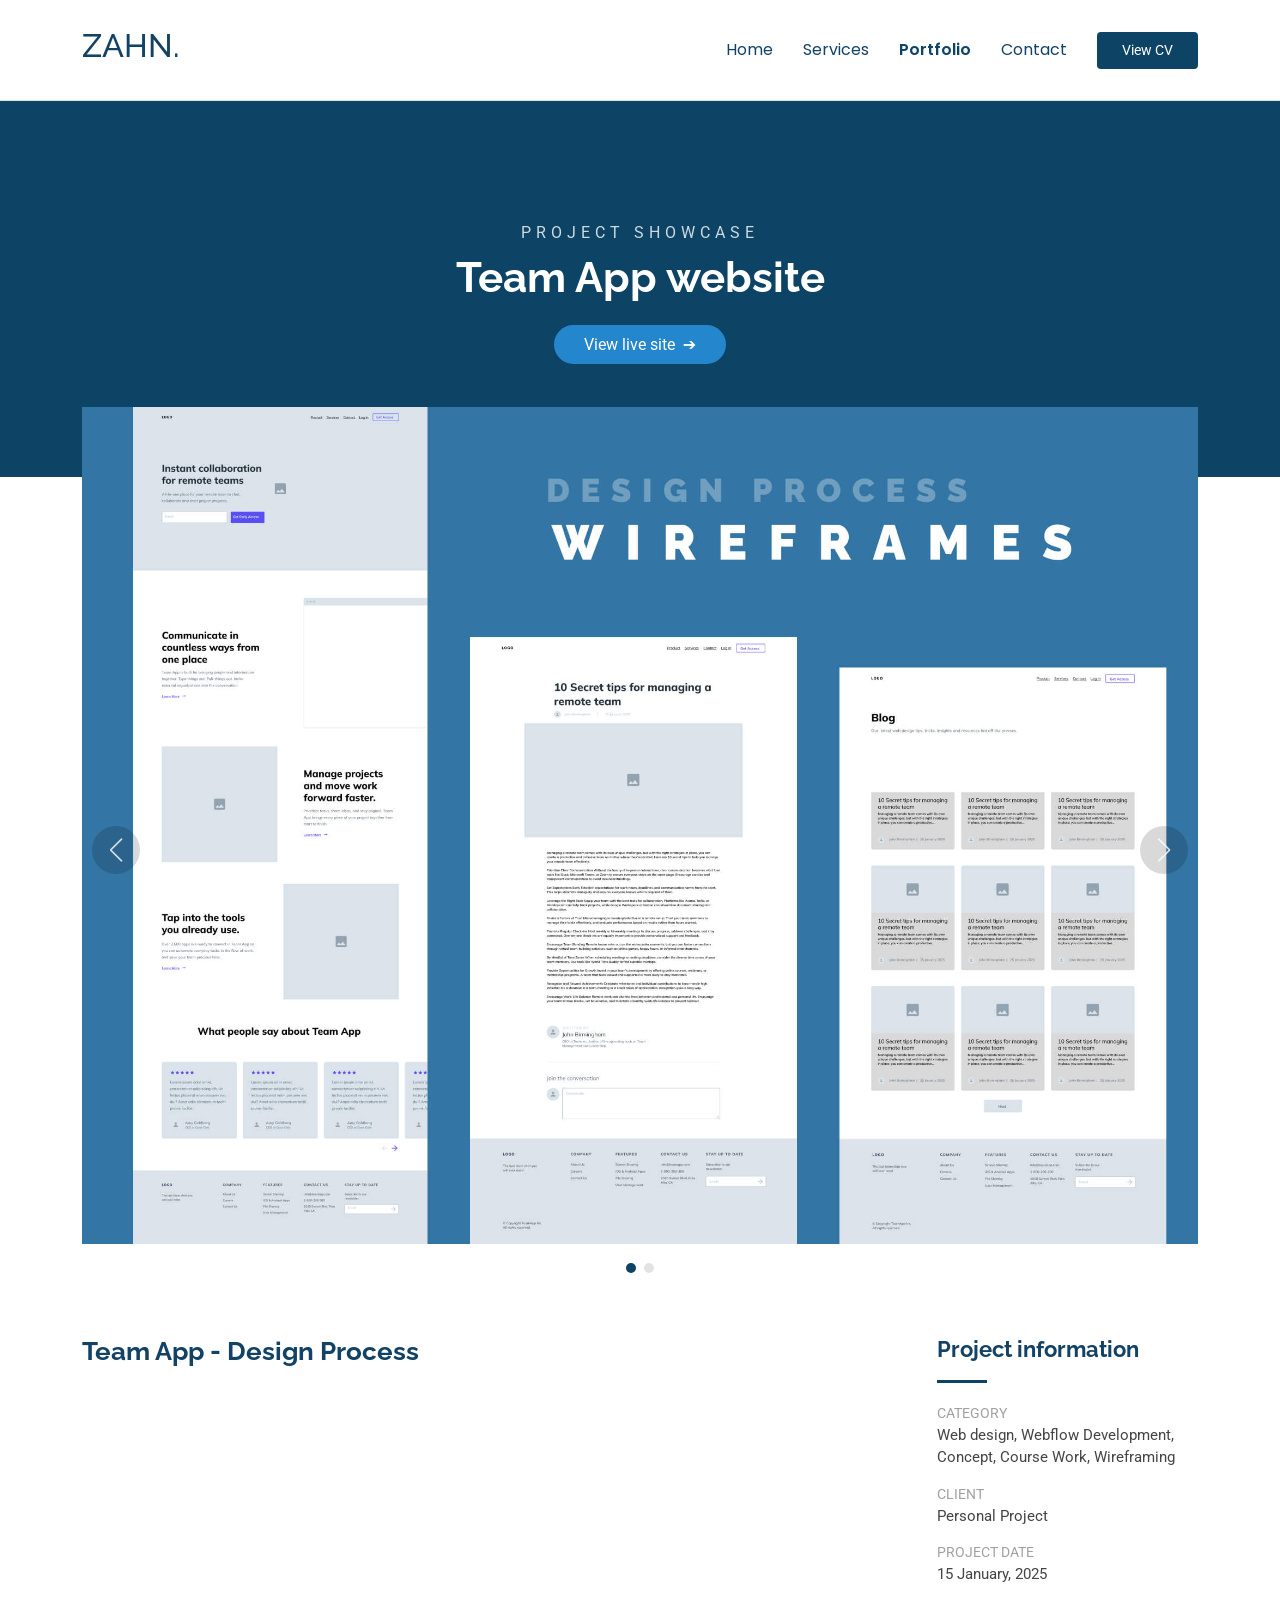
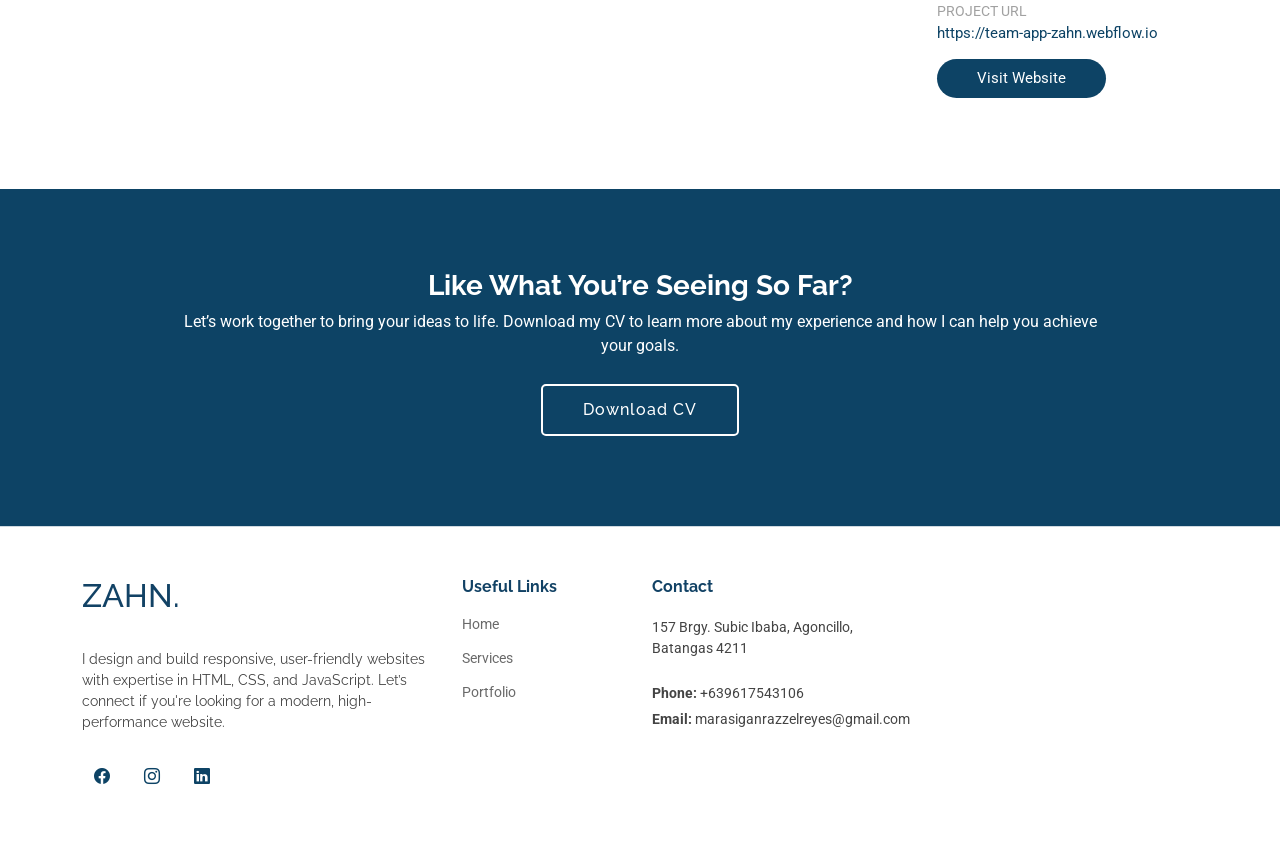
==== commit a7014420: "Update project-1-teamapp.html" ====
--- a/projects/project-1-teamapp.html
+++ b/projects/project-1-teamapp.html
@@ -4,13 +4,13 @@
 <head>
   <meta charset="utf-8">
   <meta content="width=device-width, initial-scale=1.0" name="viewport">
-  <title>Portfolio Details - OnePage Bootstrap Template</title>
-  <meta name="description" content="">
-  <meta name="keywords" content="">
+  <title>Portfolio Details - Team App</title>
+  <meta name="description" content="A team collaboration app designed to streamline communication and project management. The design process includes wireframing, detailed user-focused designs, and full implementation to create a functional, intuitive platform.">
+  <meta name="keywords" content="team collaboration app, project management, user experience design, wireframing, app design, UX design, functional app, coursework project, Web design">
 
   <!-- Favicons -->
   <link href="../assets/img/favicon.png" rel="icon">
-  <link href="../assets/img/apple-touch-icon.png" rel="apple-touch-icon">
+<!--   <link href="../assets/img/apple-touch-icon.png" rel="apple-touch-icon"> -->
 
   <!-- Fonts -->
   <link href="https://fonts.googleapis.com" rel="preconnect">
@@ -34,17 +34,17 @@
   <header id="header" class="header d-flex align-items-center sticky-top">
     <div class="container-fluid container-xl position-relative d-flex align-items-center">
 
-      <a href="/index.html" class="logo d-flex align-items-center me-auto">
+      <a href="../index.html" class="logo d-flex align-items-center me-auto">
         <!-- <img src="assets/img/logo.png" alt="Logo"> -->
         <h2 class="sitename">ZAHN.</h2>
       </a>
 
       <nav id="navmenu" class="navmenu">
         <ul>
-          <li><a href="/index.html" class="active">Home<br></a></li>
-          <li><a href="/index.html#services">Services</a></li>
-          <li><a href="/index.html#portfolio">Portfolio</a></li>
-          <li><a href="/index.html#contact">Contact</a></li>
+          <li><a href="../index.html" class="active">Home<br></a></li>
+          <li><a href="../index.html#services">Services</a></li>
+          <li><a href="../index.html#portfolio">Portfolio</a></li>
+          <li><a href="../index.html#contact">Contact</a></li>
           
         </ul>
         <i class="mobile-nav-toggle d-xl-none bi bi-list"></i>
@@ -115,10 +115,7 @@
             <div class="portfolio-description-1">
               <h2>Team App - Design Process</h2>
               <p>
-                My design process starts with a clear project brief to understand the goals and requirements. From there, I create wireframes to map out ideas, followed by detailed designs focused on user experience. Finally, I bring everything to life through implementation, turning concepts into fully functional projects.
-              </p>
-              <p>
-                This project is part of my coursework, showcasing the skills I’ve developed along the way.
+               
               </p>
             </div>
           </div>
@@ -166,7 +163,7 @@
     <div class="container footer-top">
       <div class="row gy-4">
         <div class="col-lg-4 gr-lg-5 col-md-12 footer-about">
-          <a href="/index.html" class="logo d-flex align-items-center">
+          <a href="../index.html" class="logo d-flex align-items-center">
             <!-- <img src="assets/img/logo.png" alt="Logo"> -->
             <h2 class="sitename">ZAHN.</h2>
           </a>
@@ -181,9 +178,9 @@
         <div class="col-lg-2 col-md-6 col-12 footer-links">
           <h4>Useful Links</h4>
           <ul>
-            <li><a href="/index.html#hero">Home</a></li>
-            <li><a href="/index.html#services">Services</a></li>
-            <li><a href="/index.html#portfolio">Portfolio</a></li>
+            <li><a href="../index.html#hero">Home</a></li>
+            <li><a href="../index.html#services">Services</a></li>
+            <li><a href="../index.html#portfolio">Portfolio</a></li>
           </ul>
         </div>
 
@@ -218,4 +215,4 @@
 
 </body>
 
-</html>+</html>
--- a/assets/css/main.css
+++ b/assets/css/main.css
@@ -1015,6 +1015,14 @@
 
 }
 
+@media (max-width: 871px) {
+ 
+  .hero .col-lg-8{
+    width: 90%;
+  }
+
+}
+
 @media (max-width: 822px) {
  
   .hero .container, .hero .row{
@@ -1042,11 +1050,17 @@
 @media (max-width: 576px) {
 
   .hero img {
-    width: 80%!important;
-  }
-
-}
-
+    width: 100%!important;
+  }
+
+}
+@media (max-width: 414px) {
+
+  .portfolio h2 {
+    font-size: 36px!important;
+  }
+
+}
 @media (max-width: 350px) {
   .hero p {
     font-size: 14px;
